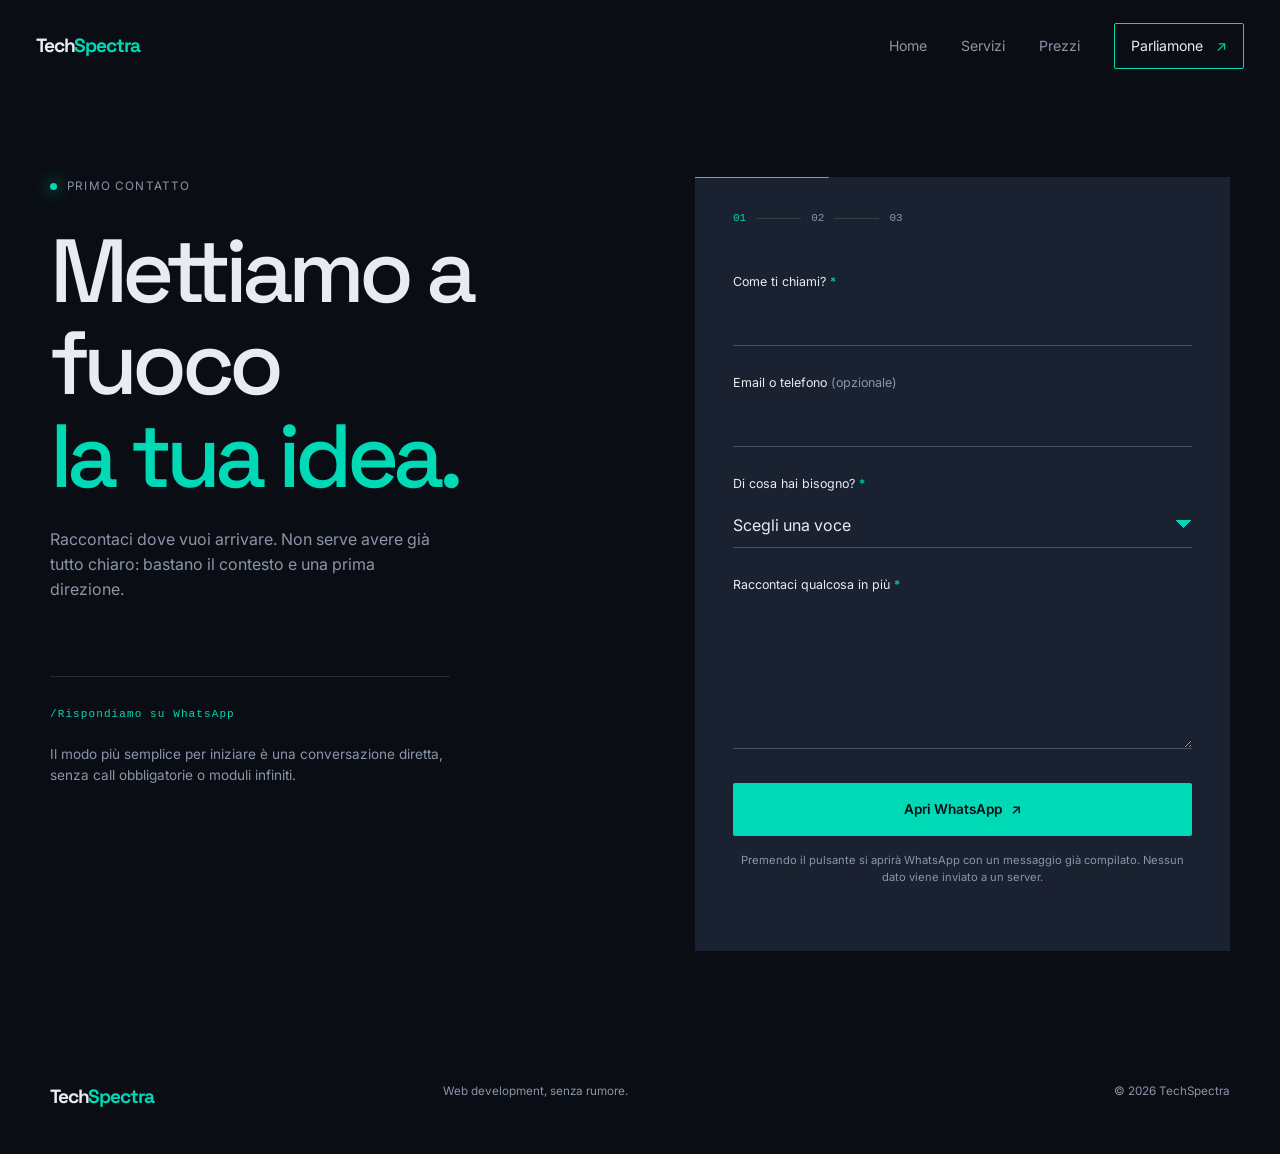
==== contatti.html @ b75705e9 "Add files via upload" ====
<!doctype html>
<html lang="it">
<head>
  <meta charset="utf-8">
  <meta name="viewport" content="width=device-width, initial-scale=1">
  <meta name="description" content="Contatta TechSpectra per parlare del tuo prossimo sito web.">
  <title>Contatti - TechSpectra</title>
  <link rel="preconnect" href="https://fonts.googleapis.com">
  <link rel="preconnect" href="https://fonts.gstatic.com" crossorigin>
  <link href="https://fonts.googleapis.com/css2?family=Inter:wght@400;500;600;700&family=Space+Grotesk:wght@400;500;600;700&display=swap" rel="stylesheet">
  <link rel="stylesheet" href="css/styles.css">
</head>
<body>
  <header class="site-header">
    <a class="wordmark" href="index.html" aria-label="TechSpectra home">Tech<span>Spectra</span></a>
    <button class="nav-toggle" type="button" aria-controls="site-nav" aria-expanded="false"><span></span><span></span><span></span><span class="sr-only">Apri menu</span></button>
    <nav id="site-nav" class="site-nav" aria-label="Navigazione principale"><a href="index.html">Home</a><a href="servizi.html">Servizi</a><a href="prezzi.html">Prezzi</a><a class="nav-cta active-cta" href="contatti.html">Parliamone <span>↗</span></a></nav>
  </header>

  <main>
    <section class="contact-layout container">
      <div class="contact-intro">
        <p class="hero-kicker"><span class="status-dot"></span> Primo contatto</p>
        <h1>Mettiamo a fuoco<br><em>la tua idea.</em></h1>
        <p>Raccontaci dove vuoi arrivare. Non serve avere già tutto chiaro: bastano il contesto e una prima direzione.</p>
        <div class="contact-aside"><span class="section-index">/Rispondiamo su WhatsApp</span><p>Il modo più semplice per iniziare è una conversazione diretta, senza call obbligatorie o moduli infiniti.</p></div>
      </div>
      <div class="contact-form-wrap">
        <div class="form-progress"><span>01</span><i></i><span>02</span><i></i><span>03</span></div>
        <form id="contact-form">
          <div class="form-field"><label for="name">Come ti chiami? <b>*</b></label><input id="name" name="name" type="text" autocomplete="name" required></div>
          <div class="form-field"><label for="contact">Email o telefono <span>(opzionale)</span></label><input id="contact" name="contact" type="text" autocomplete="email"></div>
          <div class="form-field"><label for="request">Di cosa hai bisogno? <b>*</b></label><select id="request" name="request" required><option value="" disabled selected>Scegli una voce</option><option value="Un sito vetrina">Un sito vetrina</option><option value="Un sito con funzionalità dinamiche">Un sito con funzionalità dinamiche</option><option value="Un restyling">Un restyling</option><option value="Non lo so ancora">Non lo so ancora</option></select></div>
          <div class="form-field"><label for="message">Raccontaci qualcosa in più <b>*</b></label><textarea id="message" name="message" rows="5" required></textarea></div>
          <button class="button button-primary form-submit" type="submit">Apri WhatsApp <span>↗</span></button>
          <p class="form-note">Premendo il pulsante si aprirà WhatsApp con un messaggio già compilato. Nessun dato viene inviato a un server.</p>
          <p class="form-feedback" role="status" aria-live="polite"></p>
        </form>
      </div>
    </section>
  </main>
  <footer class="site-footer container"><a class="wordmark" href="index.html">Tech<span>Spectra</span></a><p>Web development, senza rumore.</p><p>© <span data-year>2026</span> TechSpectra</p></footer>
  <script src="js/script.js"></script>
</body>
</html>
---- css/styles.css ----
:root{--ink:#0a0e14;--paper:#e8ecf1;--surface:#1a2130;--teal:#00d9b5;--blue:#5b7fff;--muted:#8b95a8;--line:rgba(232,236,241,.14);--heading:"Space Grotesk",sans-serif;--body:"Inter",sans-serif}
*{box-sizing:border-box}
html{scroll-behavior:smooth}
body{margin:0;background:var(--ink);color:var(--paper);font-family:var(--body);font-size:16px;line-height:1.55;overflow-x:hidden}
a{color:inherit;text-decoration:none}
button,input,select,textarea{font:inherit}
button{cursor:pointer}
.container{width:min(1180px,calc(100% - 72px));margin:0 auto}
.sr-only{position:absolute;width:1px;height:1px;padding:0;margin:-1px;overflow:hidden;clip:rect(0,0,0,0);white-space:nowrap;border:0}
.site-header{height:92px;width:min(1310px,calc(100% - 72px));margin:auto;display:flex;align-items:center;justify-content:space-between;position:relative;z-index:10}
.wordmark{font-family:var(--heading);font-size:1.2rem;font-weight:700;letter-spacing:-.06em}
.wordmark span{color:var(--teal)}
.site-nav{display:flex;align-items:center;gap:34px;color:var(--muted);font-size:.88rem}
.site-nav a{transition:color .2s ease}
.site-nav a:hover,.site-nav a.active{color:var(--paper)}
.site-nav .nav-cta{color:var(--paper);border:1px solid var(--line);padding:11px 16px;border-radius:2px}
.site-nav .nav-cta span,.button span{color:var(--teal);margin-left:9px}
.site-nav .active-cta{border-color:var(--teal)}
.nav-toggle{display:none;background:none;border:0;padding:8px}.nav-toggle span:not(.sr-only){width:24px;height:1px;background:var(--paper);display:block;margin:5px}
.hero{min-height:670px;display:grid;grid-template-columns:1fr 1fr;align-items:center;gap:30px;padding-top:24px;padding-bottom:76px}
.hero-copy{max-width:610px;position:relative;z-index:2}
.hero-kicker{color:var(--muted);font-size:.73rem;letter-spacing:.1em;text-transform:uppercase;margin:0 0 30px;display:flex;align-items:center;gap:10px}
.status-dot{display:inline-block;width:7px;height:7px;background:var(--teal);border-radius:50%;box-shadow:0 0 15px var(--teal)}
h1,h2,h3,p{margin-top:0}
h1,h2,h3{font-family:var(--heading);font-weight:500;letter-spacing:-.065em;line-height:1.03}
h1{font-size:clamp(3.6rem,7vw,6.9rem);margin-bottom:30px}
h2{font-size:clamp(2.5rem,5vw,5rem)}
h1 em,h2 em,h3 em{color:var(--teal);font-style:normal}
.hero-lead{max-width:490px;color:var(--muted);font-size:1.03rem}
.hero-actions{display:flex;align-items:center;gap:28px;margin-top:38px}
.button{display:inline-flex;align-items:center;justify-content:center;padding:15px 20px;border:1px solid transparent;border-radius:2px;font-size:.85rem;font-weight:600;transition:background .2s ease,border-color .2s ease,transform .2s ease}
.button:hover{transform:translateY(-2px)}
.button-primary{background:var(--teal);color:var(--ink)}
.button-primary span{color:var(--ink)}
.button-primary:hover{background:#48f2d6}
.button-outline{border-color:var(--line);color:var(--paper)}
.button-outline:hover{border-color:var(--teal)}
.text-link{font-size:.85rem;color:var(--paper);border-bottom:1px solid var(--line);padding-bottom:7px;transition:border-color .2s ease}
.text-link span{color:var(--teal);margin-left:10px}.text-link:hover{border-color:var(--teal)}
.hero-art{height:490px;position:relative;display:flex;align-items:center;justify-content:center}
.code-window{width:min(470px,100%);min-height:280px;background:rgba(26,33,48,.86);border:1px solid rgba(91,127,255,.35);box-shadow:0 25px 80px rgba(0,0,0,.4);transform:rotate(-5deg);position:relative;z-index:2;animation:hero-window 1.1s cubic-bezier(.2,.75,.25,1) both}
.window-bar{height:42px;border-bottom:1px solid var(--line);display:flex;align-items:center;padding:0 18px;gap:7px;color:var(--muted);font-size:.65rem}
.window-bar span{width:7px;height:7px;border-radius:50%;background:#5b6576}.window-bar span:first-child{background:var(--teal)}.window-bar b{font-weight:400;margin:auto}
.code-lines{padding:28px 25px;color:#c6d1e4;font-family:monospace;font-size:clamp(.63rem,1.3vw,.82rem);line-height:2}
.code-lines i{color:#59677d;font-style:normal;display:inline-block;width:27px}.code-lines strong{color:var(--blue);font-weight:400}.code-lines mark{background:none;color:var(--teal)}.code-lines u{text-decoration:none;color:#eacb87}
.code-cursor{width:7px;height:15px;background:var(--teal);position:absolute;bottom:32px;right:37px;animation:blink 1s steps(2) infinite}
.signal{position:absolute;height:1px;background:linear-gradient(90deg,transparent,var(--teal),transparent);width:180px;opacity:.55}.signal-one{top:120px;right:5%;transform:rotate(28deg)}.signal-two{bottom:112px;left:4%;transform:rotate(-34deg);background:linear-gradient(90deg,transparent,var(--blue),transparent)}.signal-three{top:72px;left:16%;width:90px;transform:rotate(-65deg);opacity:.35}
.hero-orbit{position:absolute;border:1px solid rgba(0,217,181,.3);border-radius:50%;width:450px;height:210px;transform:rotate(-27deg)}.orbit-two{width:250px;height:420px;transform:rotate(39deg);border-color:rgba(91,127,255,.25)}
.art-coordinate{position:absolute;color:var(--muted);font:10px monospace;letter-spacing:.08em}.coordinate-a{top:48px;right:30px}.coordinate-b{bottom:55px;left:35px}
@keyframes hero-window{from{opacity:0;transform:translate(45px,25px) rotate(-2deg)}to{opacity:1;transform:rotate(-5deg)}}@keyframes blink{50%{opacity:0}}
.section{padding-top:125px;padding-bottom:125px}.section-index{font:11px monospace;color:var(--teal);letter-spacing:.1em}
.manifesto{display:grid;grid-template-columns:1.1fr .9fr;gap:110px;border-top:1px solid var(--line)}.section-intro h2{max-width:680px;margin:25px 0 0}.manifesto-body{padding-top:56px;max-width:410px;color:var(--muted)}.manifesto-body p:first-child{color:var(--paper);font-size:1.06rem}.manifesto-body .text-link{display:inline-block;margin-top:20px}
.process{background:var(--surface);border-top:1px solid var(--line);border-bottom:1px solid var(--line)}.section-heading{display:flex;justify-content:space-between;align-items:flex-start;margin-bottom:68px}.section-heading h2{margin:0;max-width:550px}.process-grid{display:grid;grid-template-columns:repeat(3,1fr);border-top:1px solid var(--line)}.process-card{padding:28px 28px 10px 0;min-height:230px;border-right:1px solid var(--line);position:relative}.process-card:not(:first-child){padding-left:28px}.process-card:last-child{border:0}.process-number{color:var(--teal);font:11px monospace}.process-card h3{font-size:1.6rem;letter-spacing:-.04em;margin:30px 0 16px}.process-card p{color:var(--muted);font-size:.9rem;max-width:275px}.process-card strong{color:var(--paper);font-weight:500}.process-tag{color:var(--teal);font:10px monospace;position:absolute;bottom:14px;right:28px}
.portfolio-label{display:flex;gap:24px;align-items:center;color:var(--muted);font-size:.75rem}.portfolio-main{display:grid;grid-template-columns:1fr 1fr;gap:90px;align-items:center;padding-top:45px}.portfolio-type{color:var(--muted);font-size:.78rem;letter-spacing:.06em}.portfolio-main h2{font-size:clamp(3rem,6vw,5.9rem);margin:18px 0 25px}.portfolio-description{color:var(--muted);max-width:365px;font-size:.94rem;margin-bottom:30px}.portfolio-visual{background:var(--surface);aspect-ratio:1.15;border:1px solid var(--line);display:flex;align-items:center;justify-content:center;overflow:hidden;transition:border-color .3s ease}.portfolio-visual:hover{border-color:var(--teal)}.barber-poster{background:#d5cec1;color:#171717;width:72%;height:80%;padding:20px;display:flex;flex-direction:column;justify-content:space-between;transform:rotate(4deg);box-shadow:15px 18px 0 rgba(0,0,0,.2)}.poster-small,.poster-bottom{font:9px monospace;letter-spacing:.08em}.barber-poster strong{font:clamp(1.6rem,4vw,3.5rem);font-family:var(--heading);line-height:.83;letter-spacing:-.09em}.barber-poster strong i{color:#aa3b28;font-style:normal}.poster-line{height:4px;background:#171717;width:25%}.poster-bottom{display:flex;justify-content:space-between}
.final-cta{background:var(--teal);color:var(--ink);padding:105px 0}.final-cta .section-index{color:var(--ink)}.final-cta-inner{position:relative}.final-cta h2{font-size:clamp(3rem,6vw,6.6rem);margin:25px 0 38px}.final-cta h2 em{color:var(--ink);opacity:.68}.final-cta .button-primary{background:var(--ink);color:var(--paper)}.final-cta .button-primary span{color:var(--teal)}
.site-footer{min-height:112px;display:grid;grid-template-columns:1fr 1fr 1fr;align-items:center;color:var(--muted);font-size:.73rem}.site-footer p:nth-of-type(2){text-align:right}.site-footer .wordmark{color:var(--paper)}
.page-hero{padding:115px 0 110px;border-bottom:1px solid var(--line)}.page-hero h1{font-size:clamp(4rem,8vw,8rem);max-width:800px;margin:25px 0}.page-hero>p:last-child{max-width:460px;color:var(--muted);font-size:1.05rem;margin-left:38%}
.service-list{padding-top:0;padding-bottom:100px}.service-row{display:grid;grid-template-columns:1.1fr .9fr;gap:60px;padding:48px 0;border-bottom:1px solid var(--line)}.service-title{display:flex;gap:32px;align-items:flex-start}.service-title>span{font:11px monospace;color:var(--teal);padding-top:11px}.service-title h2{font-size:clamp(2rem,4vw,3.7rem);margin:0}.service-detail{max-width:390px;padding-top:11px;color:var(--muted)}.service-detail .text-link{display:inline-block;margin-top:14px}.principles{background:var(--surface);border-top:1px solid var(--line)}.principles-grid{display:grid;grid-template-columns:1.1fr .9fr;gap:100px}.principles h2{margin-top:25px}.principle-notes{border-left:1px solid var(--line);padding-left:35px;color:var(--muted)}.principle-notes p{margin:0 0 30px}.principle-notes b{color:var(--paper);font-weight:500}
.pricing-hero{padding-bottom:95px}.plans{display:grid;grid-template-columns:1fr 1fr;gap:16px;padding-top:52px;padding-bottom:120px}.plan-card{border:1px solid var(--line);padding:34px;min-height:525px;display:flex;flex-direction:column}.plan-pro{border-color:var(--teal);background:rgba(0,217,181,.04)}.plan-top{display:flex;justify-content:space-between;align-items:flex-start;color:var(--muted);font-size:.74rem}.plan-name{font-family:var(--heading);font-size:1.8rem;color:var(--paper);letter-spacing:-.06em}.plan-price{font:500 clamp(4rem,8vw,7rem) var(--heading);letter-spacing:-.1em;margin:38px 0 10px}.plan-price span{font-size:2rem;color:var(--teal);vertical-align:top;letter-spacing:0}.plan-price small{font:400 .75rem var(--body);color:var(--muted);letter-spacing:0}.plan-description{color:var(--muted);max-width:380px}.check-list{list-style:none;padding:18px 0 30px;margin:0;display:grid;gap:10px;color:var(--paper);font-size:.87rem;flex:1}.check-list li:before{content:"↗";color:var(--teal);margin-right:10px}.plan-card .button{align-self:flex-start}.comparison{background:var(--surface);border-top:1px solid var(--line);border-bottom:1px solid var(--line)}.comparison-heading{display:grid;grid-template-columns:1fr 1.2fr .8fr;gap:30px;align-items:end}.comparison-heading h2,.comparison-heading p{margin:22px 0 0}.comparison-heading p{color:var(--muted);font-size:.9rem;max-width:230px}.comparison-stage{margin:100px 0 20px;position:relative;padding-bottom:42px}.comparison-line{display:grid;grid-template-columns:280px 1fr;align-items:center;gap:30px;margin:35px 0}.comparison-label{display:grid;grid-template-columns:auto auto;align-items:baseline;gap:10px}.comparison-label span{color:var(--muted);font-size:.75rem;grid-column:1/-1}.comparison-label strong{font:500 clamp(2.4rem,4vw,4.4rem) var(--heading);letter-spacing:-.09em}.comparison-label small{color:var(--muted);font-size:.7rem}.comparison-bar{height:7px;background:#293243;position:relative;overflow:hidden}.comparison-bar i{display:block;height:100%;transform-origin:left;transform:scaleX(0);transition:transform 1.2s cubic-bezier(.2,.75,.25,1)}.line-competitor .comparison-bar i{width:100%;background:#667187}.line-tech .comparison-bar i{width:20%;background:var(--teal)}.comparison-stage.is-visible .line-competitor i{transform:scaleX(1)}.comparison-stage.is-visible .line-tech i{transform:scaleX(1);transition-delay:.25s}.comparison-axis{display:flex;justify-content:space-between;color:var(--muted);font:10px monospace;text-transform:uppercase;letter-spacing:.08em;margin-left:310px;padding-top:18px;border-top:1px solid var(--line)}.maintenance{display:grid;grid-template-columns:1fr 1fr;gap:100px}.maintenance h2{margin-top:25px}.maintenance>div:last-child{padding-top:48px;max-width:350px;color:var(--muted)}.maintenance>div:last-child p:first-child{font:1.8rem var(--heading);color:var(--teal);margin-bottom:18px}.maintenance .text-link{display:inline-block;margin-top:15px}
.contact-layout{min-height:calc(100vh - 204px);padding-top:85px;padding-bottom:90px;display:grid;grid-template-columns:1fr 1fr;gap:110px}.contact-intro h1{font-size:clamp(3.7rem,7vw,7rem);margin:25px 0}.contact-intro>p:not(.hero-kicker){color:var(--muted);max-width:400px}.contact-aside{border-top:1px solid var(--line);margin-top:75px;padding-top:22px;max-width:400px}.contact-aside p{color:var(--muted);font-size:.85rem;margin-top:20px}.contact-form-wrap{background:var(--surface);padding:35px 38px;align-self:start}.form-progress{display:flex;align-items:center;gap:10px;color:var(--teal);font:11px monospace;margin-bottom:48px}.form-progress i{height:1px;background:var(--line);width:45px}.form-progress span:not(:first-child){color:var(--muted)}.form-field{margin-bottom:27px}.form-field label{display:block;font-size:.78rem;color:var(--paper);margin-bottom:9px}.form-field label b{color:var(--teal);font-weight:400}.form-field label span{color:var(--muted)}.form-field input,.form-field select,.form-field textarea{display:block;width:100%;border:0;border-bottom:1px solid #435064;border-radius:0;background:transparent;color:var(--paper);padding:10px 0;outline:none;resize:vertical;transition:border-color .2s ease}.form-field select{appearance:none;background-image:linear-gradient(45deg,transparent 50%,var(--teal) 50%),linear-gradient(135deg,var(--teal) 50%,transparent 50%);background-position:calc(100% - 8px) 17px,100% 17px;background-size:8px 8px,8px 8px;background-repeat:no-repeat}.form-field option{background:var(--surface);color:var(--paper)}.form-field input::placeholder,.form-field textarea::placeholder{color:#667187}.form-field input:focus,.form-field select:focus,.form-field textarea:focus{border-color:var(--teal)}.form-submit{width:100%;margin-top:7px}.form-note{color:var(--muted);font-size:.7rem;margin:16px 0 0;text-align:center}.form-feedback{color:var(--teal);font-size:.8rem;text-align:center;margin:14px 0 0;min-height:1.2em}
@media(max-width:800px){.container{width:min(100% - 40px,600px)}.site-header{width:calc(100% - 40px);height:76px}.nav-toggle{display:block;z-index:3}.site-nav{display:none;position:absolute;top:65px;left:0;right:0;background:var(--surface);padding:20px;flex-direction:column;align-items:stretch;gap:0;border:1px solid var(--line)}.site-nav.open{display:flex}.site-nav a{padding:13px 5px}.site-nav .nav-cta{margin-top:8px;text-align:center}.hero{display:block;min-height:0;padding-top:70px;padding-bottom:95px}.hero-art{height:380px;margin-top:30px}.hero-orbit{width:340px;height:170px}.orbit-two{width:200px;height:330px}.manifesto,.principles-grid,.maintenance{grid-template-columns:1fr;gap:35px}.manifesto-body,.maintenance>div:last-child{padding-top:0}.section{padding-top:85px;padding-bottom:85px}.section-heading{display:block;margin-bottom:45px}.section-heading h2{margin-top:25px}.process-grid{grid-template-columns:1fr}.process-card,.process-card:not(:first-child){padding:25px 0;border-right:0;border-bottom:1px solid var(--line);min-height:0}.process-card:last-child{border-bottom:0}.process-card h3{margin:20px 0 10px}.process-tag{right:0;bottom:25px}.portfolio-main{grid-template-columns:1fr;gap:45px}.portfolio-visual{width:100%}.final-cta{padding:80px 0}.site-footer{min-height:145px;grid-template-columns:1fr;gap:10px;padding:30px 0}.site-footer p:nth-of-type(2){text-align:left}.page-hero{padding:75px 0 75px}.page-hero h1{font-size:clamp(3.6rem,15vw,6rem)}.page-hero>p:last-child{margin-left:0}.service-row{grid-template-columns:1fr;gap:10px;padding:35px 0}.service-title{gap:17px}.service-detail{padding-left:34px}.plans{grid-template-columns:1fr;padding-top:35px;padding-bottom:80px}.plan-card{min-height:500px}.comparison-heading{display:block}.comparison-heading p{margin-top:25px}.comparison-stage{margin-top:65px}.comparison-line{grid-template-columns:1fr;gap:14px}.comparison-label{display:flex;flex-wrap:wrap;gap:8px 12px}.comparison-label span{width:100%}.comparison-axis{margin-left:0}.contact-layout{display:block;padding-top:65px}.contact-form-wrap{margin-top:65px;padding:28px 22px}.contact-aside{margin-top:50px}.form-progress{margin-bottom:35px}}
@media(prefers-reduced-motion:reduce){html{scroll-behavior:auto}.code-window{animation:none}.comparison-bar i{transition:none}.button:hover{transform:none}}
.motion-ready .reveal{opacity:0;transform:translateY(30px);transition:opacity .8s ease,transform .8s cubic-bezier(.2,.75,.25,1);transition-delay:var(--reveal-delay,0ms)}
.motion-ready .reveal.is-revealed{opacity:1;transform:none}
.hero-art:before{content:"";position:absolute;width:390px;height:390px;border:1px solid rgba(0,217,181,.12);border-radius:50%;animation:halo-pulse 5s ease-in-out infinite}
.hero-orbit{animation:orbit-drift 10s ease-in-out infinite alternate}
.orbit-two{animation-duration:14s;animation-direction:alternate-reverse}
.signal{animation:signal-flow 4s ease-in-out infinite}
.signal-two{animation-delay:1.2s}.signal-three{animation-delay:2.1s}
.hero-art:after{content:"";position:absolute;width:8px;height:8px;border-radius:50%;background:var(--teal);box-shadow:0 0 22px 5px rgba(0,217,181,.4);top:23%;right:19%;animation:node-pulse 3s ease-in-out infinite}
@keyframes halo-pulse{0%,100%{transform:scale(.94);opacity:.45}50%{transform:scale(1.06);opacity:.9}}
@keyframes orbit-drift{0%{transform:rotate(-27deg) translate(0,0)}100%{transform:rotate(-21deg) translate(8px,-12px)}}
@keyframes signal-flow{0%,100%{opacity:.2;transform:translateX(-10px) rotate(28deg)}50%{opacity:.8;transform:translateX(12px) rotate(28deg)}}
@keyframes node-pulse{0%,100%{transform:scale(.7);opacity:.4}50%{transform:scale(1.35);opacity:1}}
.process-card{transition:background .35s ease,transform .35s ease;border-bottom-color:var(--line)}
.process-card:after{content:"";position:absolute;left:0;right:28px;bottom:0;height:1px;background:var(--teal);transform:scaleX(0);transform-origin:left;transition:transform .45s ease}
.process-card:hover{background:rgba(0,217,181,.035);transform:translateY(-7px)}
.process-card:hover:after{transform:scaleX(1)}
.featured-process{background:rgba(0,217,181,.035)}
.service-row{position:relative;overflow:hidden;transition:padding-left .35s ease,background .35s ease}
.service-row:before{content:"";position:absolute;left:0;top:0;bottom:0;width:2px;background:var(--teal);transform:scaleY(0);transform-origin:bottom;transition:transform .45s ease}
.service-row:hover{padding-left:18px;background:linear-gradient(90deg,rgba(0,217,181,.055),transparent 55%)}
.service-row:hover:before{transform:scaleY(1)}
.service-icon{display:inline-flex!important;flex:none;width:55px;height:55px;align-items:center;justify-content:center;color:var(--teal)!important;padding:0!important;border:1px solid rgba(0,217,181,.32);border-radius:50%;transition:background .35s ease,color .35s ease,transform .45s cubic-bezier(.2,.75,.25,1),border-color .35s ease}
.service-icon svg{width:31px;height:31px;display:block}
.service-row:hover .service-icon{background:var(--teal);color:var(--ink)!important;border-color:var(--teal);transform:rotate(10deg) scale(1.08)}
.portfolio-visual{position:relative}
.portfolio-visual:before{content:"VIEW / 01";position:absolute;right:20px;top:18px;color:var(--teal);font:10px monospace;letter-spacing:.1em;z-index:2;opacity:0;transform:translateX(12px);transition:opacity .3s ease,transform .3s ease}
.portfolio-visual:hover:before{opacity:1;transform:none}
.barber-poster{animation:poster-float 6s ease-in-out infinite}
@keyframes poster-float{0%,100%{transform:rotate(4deg) translateY(0)}50%{transform:rotate(2deg) translateY(-8px)}}
.final-cta{position:relative;overflow:hidden;background:radial-gradient(circle at 85% 20%,rgba(255,255,255,.25),transparent 25%),var(--teal)}
.final-cta:before{content:"";position:absolute;width:530px;height:530px;border:1px solid rgba(10,14,20,.16);border-radius:50%;right:-150px;top:-220px;animation:cta-orbit 13s linear infinite}
.final-cta:after{content:"";position:absolute;inset:0;opacity:.12;background-image:linear-gradient(rgba(10,14,20,.4) 1px,transparent 1px),linear-gradient(90deg,rgba(10,14,20,.4) 1px,transparent 1px);background-size:48px 48px;mask-image:linear-gradient(90deg,transparent,black 70%);pointer-events:none}
.final-cta-inner{z-index:1}
@keyframes cta-orbit{to{transform:rotate(360deg)}}
.plan-card{transition:transform .35s ease,box-shadow .35s ease,border-color .35s ease}
.plan-card:hover{transform:translateY(-8px);box-shadow:0 25px 70px rgba(0,0,0,.2)}
.plan-pro{animation:pro-glow 4s ease-in-out infinite}
@keyframes pro-glow{0%,100%{box-shadow:0 0 0 rgba(0,217,181,0)}50%{box-shadow:0 0 35px rgba(0,217,181,.1)}}
.comparison-cards{display:grid;grid-template-columns:1fr 1.16fr;gap:18px;margin:72px 0 0;padding:0}
.comparison-card{min-height:395px;padding:31px;display:flex;flex-direction:column;position:relative;overflow:hidden;border:1px solid var(--line);background:rgba(10,14,20,.32);transition:transform .45s ease,border-color .45s ease,box-shadow .45s ease}
.comparison-card:hover{transform:translateY(-8px)}
.comparison-standard{color:var(--muted)}
.comparison-featured{border-color:var(--teal);background:linear-gradient(145deg,rgba(0,217,181,.14),rgba(26,33,48,.82) 55%,rgba(91,127,255,.12));box-shadow:0 0 55px rgba(0,217,181,.08)}
.comparison-featured:before{content:"";position:absolute;top:-100px;right:-70px;width:250px;height:250px;border:1px solid rgba(0,217,181,.28);border-radius:50%;animation:comparison-orbit 8s linear infinite}
.comparison-featured:after{content:"";position:absolute;top:0;left:0;width:100%;height:2px;background:var(--teal);animation:scan-line 4s ease-in-out infinite}
@keyframes comparison-orbit{to{transform:rotate(360deg)}}
@keyframes scan-line{0%,100%{transform:scaleX(.25);transform-origin:left;opacity:.3}50%{transform:scaleX(1);transform-origin:left;opacity:1}}
.comparison-card-top{display:flex;justify-content:space-between;align-items:center;font:11px monospace;letter-spacing:.08em;text-transform:uppercase}
.comparison-featured .comparison-card-top>span:first-child{color:var(--teal)}
.comparison-card-mark{color:var(--muted);font-size:10px}
.comparison-featured .comparison-card-mark{color:var(--ink);background:var(--teal);padding:5px 8px}
.comparison-eyebrow{font:10px monospace;text-transform:uppercase;letter-spacing:.1em;margin:67px 0 8px;color:var(--muted)}
.comparison-amount{font:500 clamp(4rem,8vw,7rem) var(--heading);letter-spacing:-.1em;line-height:.9;color:var(--paper)}
.comparison-standard .comparison-amount{color:#9ca6b8}
.comparison-amount small{font-size:1.5rem;letter-spacing:0;color:var(--muted)}
.comparison-card-rule{width:100%;height:1px;background:var(--line);margin:30px 0 20px}
.comparison-card>p:not(.comparison-eyebrow){max-width:290px;color:var(--muted);font-size:.85rem;margin-bottom:24px}
.comparison-featured>p:not(.comparison-eyebrow){color:var(--paper)}
.comparison-footnote{margin-top:auto;font:10px monospace;color:var(--muted);text-transform:uppercase;letter-spacing:.1em}
.comparison-perks{margin-top:auto;display:grid;grid-template-columns:1fr 1fr;gap:8px;color:var(--muted);font-size:.72rem}
.comparison-perks b{color:var(--teal);font-family:var(--heading);font-size:1.15rem;font-weight:500;grid-column:1/-1}
.contact-form-wrap{position:relative;overflow:hidden}
.contact-form-wrap:before{content:"";position:absolute;left:0;right:0;top:0;height:1px;background:var(--teal);transform:scaleX(.25);transform-origin:left;animation:scan-line 5s ease-in-out infinite}
@media(max-width:800px){.hero-art:before{width:300px;height:300px}.hero-art:after{right:13%}.service-row:hover{padding-left:8px}.service-icon{width:48px;height:48px}.service-icon svg{width:27px;height:27px}.comparison-cards{grid-template-columns:1fr;margin-top:55px}.comparison-card{min-height:360px;padding:25px}.comparison-eyebrow{margin-top:55px}.comparison-perks{grid-template-columns:1fr 1fr}}
@media(prefers-reduced-motion:reduce){.motion-ready .reveal{opacity:1;transform:none;transition:none}.hero-art:before,.hero-orbit,.signal,.hero-art:after,.barber-poster,.plan-pro,.comparison-featured:before,.comparison-featured:after,.contact-form-wrap:before,.final-cta:before{animation:none}}
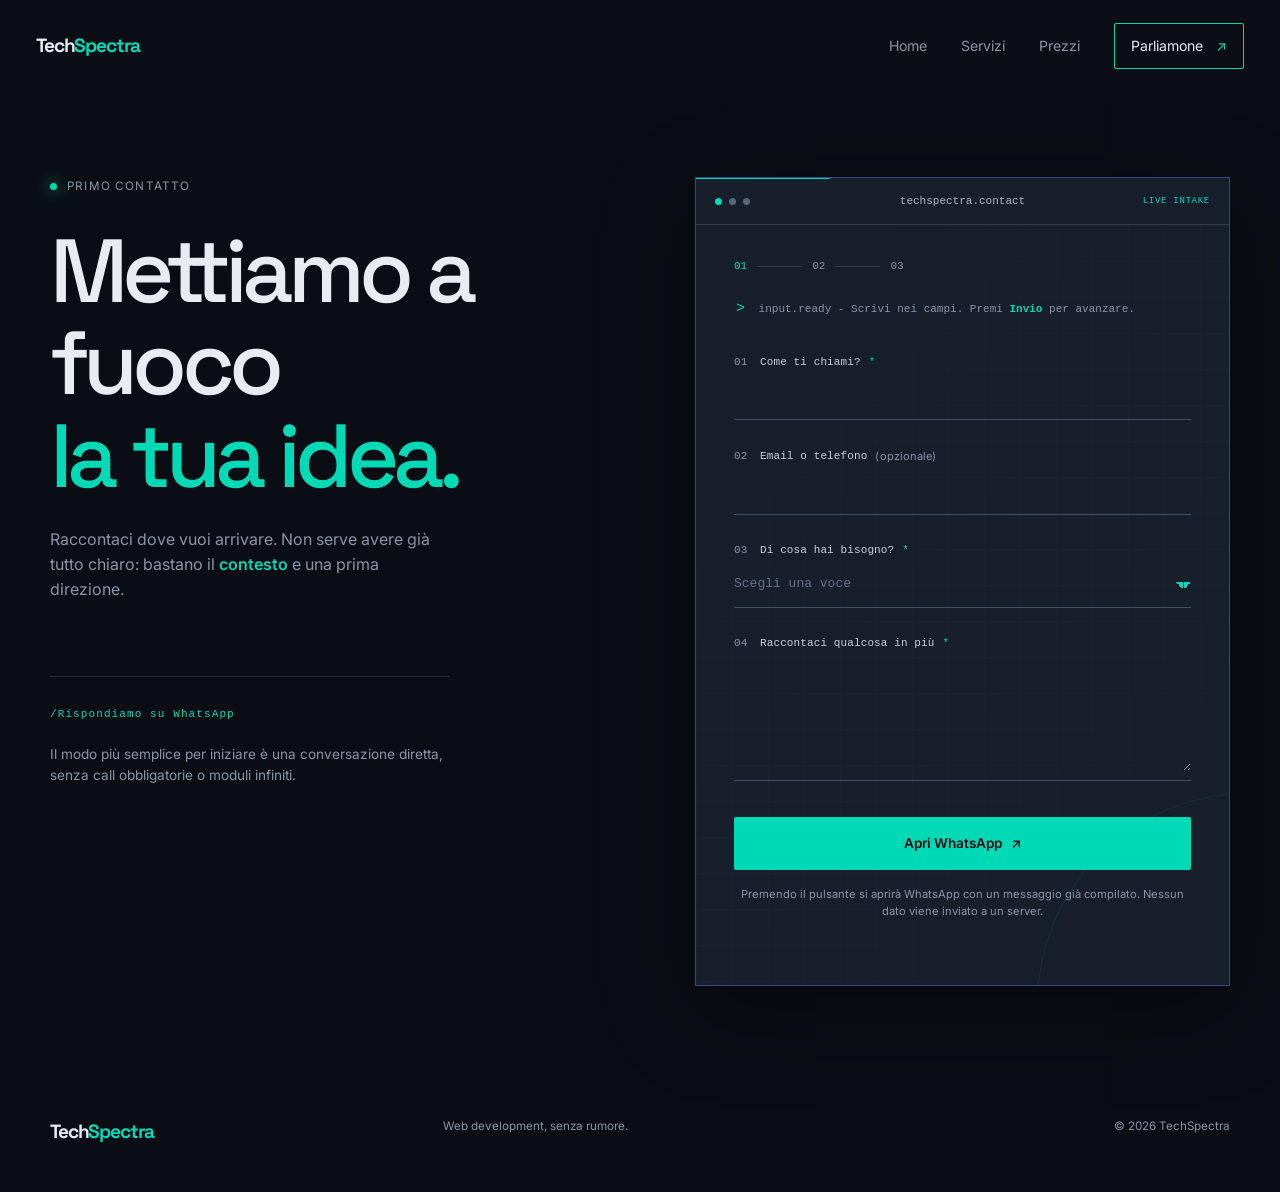
==== commit a5fef313: "Add files via upload" ====
--- a/contatti.html
+++ b/contatti.html
@@ -22,20 +22,24 @@
       <div class="contact-intro">
         <p class="hero-kicker"><span class="status-dot"></span> Primo contatto</p>
         <h1>Mettiamo a fuoco<br><em>la tua idea.</em></h1>
-        <p>Raccontaci dove vuoi arrivare. Non serve avere già tutto chiaro: bastano il contesto e una prima direzione.</p>
+        <p>Raccontaci dove vuoi arrivare. Non serve avere già tutto chiaro: bastano il <strong class="keyword">contesto</strong> e una prima direzione.</p>
         <div class="contact-aside"><span class="section-index">/Rispondiamo su WhatsApp</span><p>Il modo più semplice per iniziare è una conversazione diretta, senza call obbligatorie o moduli infiniti.</p></div>
       </div>
       <div class="contact-form-wrap">
-        <div class="form-progress"><span>01</span><i></i><span>02</span><i></i><span>03</span></div>
-        <form id="contact-form">
-          <div class="form-field"><label for="name">Come ti chiami? <b>*</b></label><input id="name" name="name" type="text" autocomplete="name" required></div>
-          <div class="form-field"><label for="contact">Email o telefono <span>(opzionale)</span></label><input id="contact" name="contact" type="text" autocomplete="email"></div>
-          <div class="form-field"><label for="request">Di cosa hai bisogno? <b>*</b></label><select id="request" name="request" required><option value="" disabled selected>Scegli una voce</option><option value="Un sito vetrina">Un sito vetrina</option><option value="Un sito con funzionalità dinamiche">Un sito con funzionalità dinamiche</option><option value="Un restyling">Un restyling</option><option value="Non lo so ancora">Non lo so ancora</option></select></div>
-          <div class="form-field"><label for="message">Raccontaci qualcosa in più <b>*</b></label><textarea id="message" name="message" rows="5" required></textarea></div>
-          <button class="button button-primary form-submit" type="submit">Apri WhatsApp <span>↗</span></button>
-          <p class="form-note">Premendo il pulsante si aprirà WhatsApp con un messaggio già compilato. Nessun dato viene inviato a un server.</p>
-          <p class="form-feedback" role="status" aria-live="polite"></p>
-        </form>
+        <div class="contact-window-bar"><div class="window-dots"><span></span><span></span><span></span></div><b>techspectra.contact</b><small>LIVE INTAKE</small></div>
+        <div class="contact-form-inner">
+          <div class="form-progress"><span>01</span><i></i><span>02</span><i></i><span>03</span></div>
+          <p class="terminal-guide"><span>&gt;</span> input.ready - Scrivi nei campi. Premi <strong class="keyword">Invio</strong> per avanzare.</p>
+          <form id="contact-form">
+            <div class="form-field terminal-field"><label for="name"><span class="terminal-line-no">01</span> Come ti chiami? <b>*</b></label><div class="terminal-input-line"><input class="terminal-input" id="name" name="name" type="text" autocomplete="name" spellcheck="false" required><span class="terminal-block-caret" aria-hidden="true"></span></div></div>
+            <div class="form-field terminal-field"><label for="contact"><span class="terminal-line-no">02</span> Email o telefono <span>(opzionale)</span></label><div class="terminal-input-line"><input class="terminal-input" id="contact" name="contact" type="text" autocomplete="email" spellcheck="false"><span class="terminal-block-caret" aria-hidden="true"></span></div></div>
+            <div class="form-field terminal-field"><label for="request"><span class="terminal-line-no">03</span> Di cosa hai bisogno? <b>*</b></label><div class="terminal-input-line"><select class="terminal-select" id="request" name="request" required><option value="" disabled selected>Scegli una voce</option><option value="Un sito vetrina">Un sito vetrina</option><option value="Un sito con funzionalità dinamiche">Un sito con funzionalità dinamiche</option><option value="Un restyling">Un restyling</option><option value="Non lo so ancora">Non lo so ancora</option></select></div></div>
+            <div class="form-field terminal-field"><label for="message"><span class="terminal-line-no">04</span> Raccontaci qualcosa in più <b>*</b></label><div class="terminal-input-line terminal-textarea-line"><textarea class="terminal-textarea" id="message" name="message" rows="5" required></textarea><span class="terminal-block-caret" aria-hidden="true"></span></div></div>
+            <button class="button button-primary form-submit" type="submit">Apri WhatsApp <span>↗</span></button>
+            <p class="form-note">Premendo il pulsante si aprirà WhatsApp con un messaggio già compilato. Nessun dato viene inviato a un server.</p>
+            <p class="form-feedback" role="status" aria-live="polite"></p>
+          </form>
+        </div>
       </div>
     </section>
   </main>
--- a/css/styles.css
+++ b/css/styles.css
@@ -124,4 +124,56 @@
 .contact-form-wrap{position:relative;overflow:hidden}
 .contact-form-wrap:before{content:"";position:absolute;left:0;right:0;top:0;height:1px;background:var(--teal);transform:scaleX(.25);transform-origin:left;animation:scan-line 5s ease-in-out infinite}
 @media(max-width:800px){.hero-art:before{width:300px;height:300px}.hero-art:after{right:13%}.service-row:hover{padding-left:8px}.service-icon{width:48px;height:48px}.service-icon svg{width:27px;height:27px}.comparison-cards{grid-template-columns:1fr;margin-top:55px}.comparison-card{min-height:360px;padding:25px}.comparison-eyebrow{margin-top:55px}.comparison-perks{grid-template-columns:1fr 1fr}}
-@media(prefers-reduced-motion:reduce){.motion-ready .reveal{opacity:1;transform:none;transition:none}.hero-art:before,.hero-orbit,.signal,.hero-art:after,.barber-poster,.plan-pro,.comparison-featured:before,.comparison-featured:after,.contact-form-wrap:before,.final-cta:before{animation:none}}+@media(prefers-reduced-motion:reduce){.motion-ready .reveal{opacity:1;transform:none;transition:none}.hero-art:before,.hero-orbit,.signal,.hero-art:after,.barber-poster,.plan-pro,.comparison-featured:before,.comparison-featured:after,.contact-form-wrap:before,.final-cta:before{animation:none}}
+.keyword,.process-card strong,.principle-notes b,.portfolio-description strong{color:var(--teal);font-weight:600}
+.barber-poster{width:84%;height:78%;padding:0;position:relative;overflow:hidden;background:var(--surface);box-shadow:15px 18px 0 rgba(0,0,0,.2)}
+.barber-poster:after{content:"HAIR&BARBER / COSTA MASNAGA";position:absolute;left:16px;bottom:14px;color:var(--teal);font:9px monospace;letter-spacing:.08em;text-shadow:0 1px 8px rgba(0,0,0,.8);opacity:.9}
+.barber-poster img{display:block;width:100%;height:100%;object-fit:cover;object-position:center;filter:saturate(.82) contrast(1.03);transition:transform .8s cubic-bezier(.2,.75,.25,1),filter .4s ease}
+.portfolio-visual:hover .barber-poster img{transform:scale(1.06);filter:saturate(1) contrast(1.06)}
+.cta-detail{display:block;font:500 clamp(1.05rem,2vw,1.65rem) var(--body);letter-spacing:-.025em;line-height:1.2;margin-top:23px;opacity:.72}
+.contact-form-wrap{padding:0;background:rgba(26,33,48,.88);border:1px solid rgba(91,127,255,.42);box-shadow:0 25px 80px rgba(0,0,0,.4);transform:rotate(-1.5deg);transition:transform .5s cubic-bezier(.2,.75,.25,1),box-shadow .5s ease}
+.contact-form-wrap:hover{transform:rotate(0deg) translateY(-5px);box-shadow:0 32px 90px rgba(0,0,0,.48)}
+.contact-window-bar{height:47px;border-bottom:1px solid var(--line);display:flex;align-items:center;padding:0 19px;gap:12px;color:var(--muted);font:11px monospace;position:relative;z-index:1}
+.contact-window-bar b{font-weight:400;position:absolute;left:50%;transform:translateX(-50%);color:#aeb8c9}
+.contact-window-bar small{margin-left:auto;color:var(--teal);font-size:9px;letter-spacing:.08em}
+.window-dots{display:flex;gap:7px}.window-dots span{width:7px;height:7px;border-radius:50%;background:#59677d}.window-dots span:first-child{background:var(--teal)}
+.contact-form-inner{padding:35px 38px;position:relative;overflow:hidden}
+.contact-form-inner:before{content:"";position:absolute;inset:0;background-image:linear-gradient(rgba(91,127,255,.035) 1px,transparent 1px),linear-gradient(90deg,rgba(91,127,255,.035) 1px,transparent 1px);background-size:36px 36px;mask-image:linear-gradient(135deg,transparent,black 52%,transparent);pointer-events:none}
+.contact-form-inner form,.contact-form-inner .form-progress{position:relative;z-index:1}
+.contact-form-wrap:after{content:"";position:absolute;width:420px;height:420px;border:1px solid rgba(0,217,181,.1);border-radius:50%;right:-230px;bottom:-230px;pointer-events:none;animation:comparison-orbit 14s linear infinite}
+@media(max-width:800px){.contact-form-wrap{transform:none}.contact-form-wrap:hover{transform:translateY(-3px)}.contact-form-inner{padding:28px 22px}.contact-window-bar b{font-size:10px}.contact-window-bar small{font-size:8px}.barber-poster{width:86%;height:80%}}
+@media(prefers-reduced-motion:reduce){.barber-poster,.contact-form-wrap:after{animation:none}.contact-form-wrap,.contact-form-wrap:hover{transform:none}.portfolio-visual:hover .barber-poster img{transform:none}}
+.terminal-guide{font:11px/1.6 monospace;color:var(--muted);margin:-23px 0 35px;padding-left:2px}
+.terminal-guide>span{color:var(--teal);font-size:15px;margin-right:7px}
+.terminal-field{margin-bottom:29px}
+.terminal-field label{display:flex;align-items:center;gap:8px;font:11px monospace;color:#c7d0df;letter-spacing:.01em;margin-bottom:10px}
+.terminal-field label>span:not(.terminal-line-no){color:var(--muted);font-family:var(--body)}
+.terminal-field label b{color:var(--teal);font-weight:400}
+.terminal-line-no{color:#59677d;font:11px monospace;min-width:18px}
+.terminal-input-line{display:flex;align-items:flex-start;gap:11px;min-height:42px;border-bottom:1px solid #435064;padding:8px 0 9px;position:relative;transition:border-color .25s ease,box-shadow .25s ease}
+.terminal-input-line:after{content:"";position:absolute;left:0;bottom:-1px;width:0;height:1px;background:var(--teal);transition:width .4s cubic-bezier(.2,.75,.25,1)}
+.terminal-input-line:focus-within{border-color:#435064;box-shadow:0 9px 18px -17px var(--teal)}
+.terminal-input-line:focus-within:after{width:100%}
+.terminal-prompt{color:var(--teal);font:12px/1.6 monospace;white-space:nowrap;text-shadow:0 0 12px rgba(0,217,181,.18)}
+.terminal-input,.terminal-select,.terminal-textarea{flex:1;min-width:0;width:auto!important;border:0!important;border-radius:0!important;background:transparent!important;color:var(--paper)!important;padding:0!important;outline:0!important;resize:vertical;font:13px/1.6 monospace!important;caret-color:var(--teal)}
+.terminal-input::selection,.terminal-textarea::selection{background:rgba(0,217,181,.25)}
+.terminal-select{appearance:none;background-image:linear-gradient(45deg,transparent 50%,var(--teal) 50%),linear-gradient(135deg,var(--teal) 50%,transparent 50%)!important;background-position:calc(100% - 8px) 8px,100% 8px!important;background-size:7px 7px,7px 7px!important;background-repeat:no-repeat!important;cursor:pointer}
+.terminal-select:invalid{color:#667187!important}
+.terminal-textarea-line{min-height:105px}
+.terminal-textarea{min-height:84px}
+.terminal-field:focus-within .terminal-line-no{color:var(--teal)}
+.terminal-field:focus-within .terminal-prompt{animation:terminal-prompt-pulse 1.8s ease-in-out infinite}
+@keyframes terminal-prompt-pulse{0%,100%{opacity:.72}50%{opacity:1;text-shadow:0 0 14px rgba(0,217,181,.45)}}
+@media(max-width:800px){.terminal-guide{margin:-10px 0 30px}.terminal-input-line{gap:8px}.terminal-prompt{font-size:10px}.terminal-input,.terminal-select,.terminal-textarea{font-size:12px!important}}
+@media(max-width:520px){.terminal-prompt{font-size:0}.terminal-prompt:before{content:"$";font-size:13px}.terminal-input,.terminal-select,.terminal-textarea{font-size:13px!important}}
+@media(prefers-reduced-motion:reduce){.terminal-field:focus-within .terminal-prompt{animation:none}}
+.terminal-prompt{display:none}
+.terminal-input-line{gap:0}
+.terminal-input,.terminal-textarea{caret-color:transparent!important;position:relative;z-index:1}
+.terminal-block-caret{position:absolute;left:0;top:8px;width:10px;height:21px;background:var(--teal);opacity:0;pointer-events:none;z-index:2;animation:block-caret-blink 1s steps(2,end) infinite}
+.terminal-input-line:focus-within .terminal-block-caret{opacity:1}
+.terminal-textarea-line .terminal-block-caret{top:8px}
+@keyframes block-caret-blink{0%,48%{opacity:1}49%,100%{opacity:.18}}
+@media(max-width:520px){.terminal-block-caret{width:9px}}
+@media(prefers-reduced-motion:reduce){.terminal-block-caret{animation:none}}
+.terminal-block-caret{animation:none}
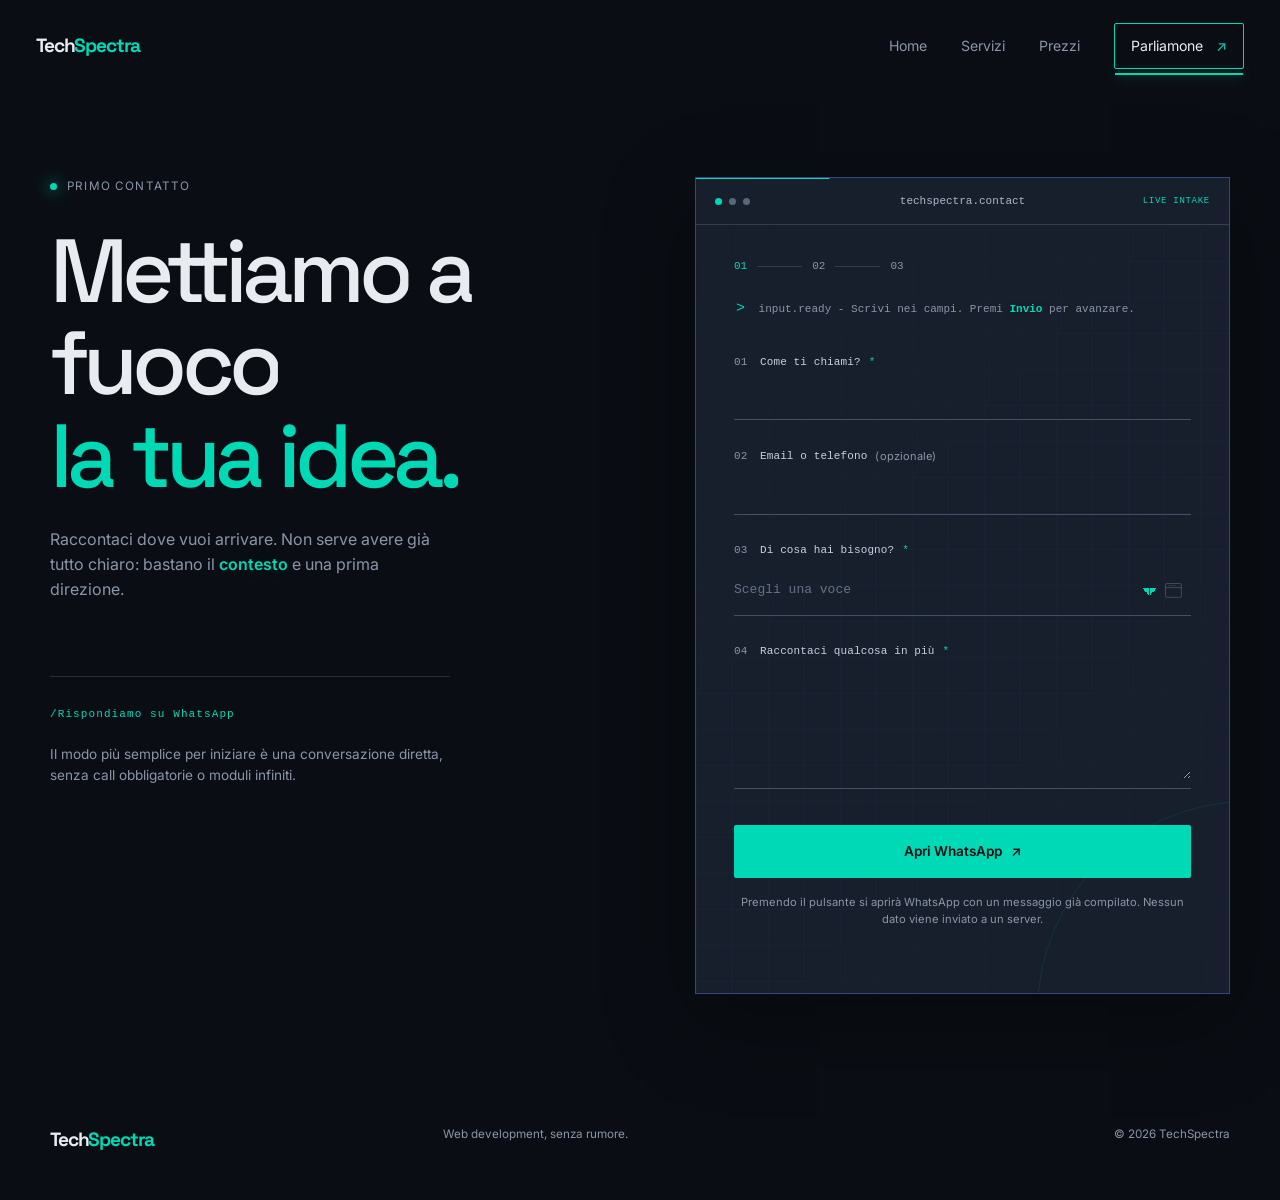
==== commit a5ae9961: "Add files via upload" ====
--- a/contatti.html
+++ b/contatti.html
@@ -33,7 +33,7 @@
           <form id="contact-form">
             <div class="form-field terminal-field"><label for="name"><span class="terminal-line-no">01</span> Come ti chiami? <b>*</b></label><div class="terminal-input-line"><input class="terminal-input" id="name" name="name" type="text" autocomplete="name" spellcheck="false" required><span class="terminal-block-caret" aria-hidden="true"></span></div></div>
             <div class="form-field terminal-field"><label for="contact"><span class="terminal-line-no">02</span> Email o telefono <span>(opzionale)</span></label><div class="terminal-input-line"><input class="terminal-input" id="contact" name="contact" type="text" autocomplete="email" spellcheck="false"><span class="terminal-block-caret" aria-hidden="true"></span></div></div>
-            <div class="form-field terminal-field"><label for="request"><span class="terminal-line-no">03</span> Di cosa hai bisogno? <b>*</b></label><div class="terminal-input-line"><select class="terminal-select" id="request" name="request" required><option value="" disabled selected>Scegli una voce</option><option value="Un sito vetrina">Un sito vetrina</option><option value="Un sito con funzionalità dinamiche">Un sito con funzionalità dinamiche</option><option value="Un restyling">Un restyling</option><option value="Non lo so ancora">Non lo so ancora</option></select></div></div>
+            <div class="form-field terminal-field"><label for="request"><span class="terminal-line-no">03</span> Di cosa hai bisogno? <b>*</b></label><div class="terminal-input-line request-line"><select class="terminal-select" id="request" name="request" required><option value="" disabled selected>Scegli una voce</option><option value="Un sito vetrina">Un sito vetrina</option><option value="Un sito con funzionalità dinamiche">Un sito con funzionalità dinamiche</option><option value="Un restyling">Un restyling</option><option value="Non lo so ancora">Non lo so ancora</option></select><span class="request-icon" id="request-icon" aria-hidden="true"><svg viewBox="0 0 48 48" fill="none"><rect x="8" y="10" width="32" height="28" rx="3" stroke="currentColor" stroke-width="1.5"/><path d="M8 18h32M15 14h1M20 14h1M25 14h1" stroke="currentColor" stroke-width="1.5" stroke-linecap="round"/></svg></span></div></div>
             <div class="form-field terminal-field"><label for="message"><span class="terminal-line-no">04</span> Raccontaci qualcosa in più <b>*</b></label><div class="terminal-input-line terminal-textarea-line"><textarea class="terminal-textarea" id="message" name="message" rows="5" required></textarea><span class="terminal-block-caret" aria-hidden="true"></span></div></div>
             <button class="button button-primary form-submit" type="submit">Apri WhatsApp <span>↗</span></button>
             <p class="form-note">Premendo il pulsante si aprirà WhatsApp con un messaggio già compilato. Nessun dato viene inviato a un server.</p>
--- a/css/styles.css
+++ b/css/styles.css
@@ -62,6 +62,25 @@
 @media(prefers-reduced-motion:reduce){html{scroll-behavior:auto}.code-window{animation:none}.comparison-bar i{transition:none}.button:hover{transform:none}}
 .motion-ready .reveal{opacity:0;transform:translateY(30px);transition:opacity .8s ease,transform .8s cubic-bezier(.2,.75,.25,1);transition-delay:var(--reveal-delay,0ms)}
 .motion-ready .reveal.is-revealed{opacity:1;transform:none}
+.titles-ready .kinetic-title .title-word{display:inline-block;opacity:0;clip-path:inset(0 0 100% 0);transform:translateY(.65em) rotate(2deg);transition:opacity .7s ease,clip-path .8s cubic-bezier(.2,.75,.25,1),transform .8s cubic-bezier(.2,.75,.25,1);transition-delay:calc(var(--word-index) * 55ms)}
+.titles-ready .kinetic-title.title-in .title-word{opacity:1;clip-path:inset(0 0 0 0);transform:none}
+.keyword,.process-card strong,.principle-notes b,.portfolio-description strong{position:relative;text-shadow:0 0 18px rgba(0,217,181,.16);transition:color .25s ease,text-shadow .25s ease}
+.keyword:after,.portfolio-description strong:after{content:"";position:absolute;left:0;right:0;bottom:.05em;height:2px;background:var(--teal);transform:scaleX(.25);transform-origin:left;opacity:.55;transition:transform .4s cubic-bezier(.2,.75,.25,1),opacity .25s ease}
+.keyword:hover,.portfolio-description strong:hover{color:#58f4d9;text-shadow:0 0 24px rgba(0,217,181,.45)}
+.keyword:hover:after,.portfolio-description strong:hover:after{transform:scaleX(1);opacity:1}
+.button{position:relative;overflow:hidden;isolation:isolate}
+.button:before{content:"";position:absolute;inset:0;background:linear-gradient(105deg,transparent 30%,rgba(255,255,255,.34) 50%,transparent 70%);transform:translateX(-130%);transition:transform .7s cubic-bezier(.2,.75,.25,1);z-index:-1}
+.button:hover:before{transform:translateX(130%)}
+.button span{display:inline-block;transition:transform .35s cubic-bezier(.2,.75,.25,1)}
+.button:hover span{transform:translate(4px,-3px)}
+.scroll-signal{position:fixed}
+body:before{content:"";position:fixed;left:var(--pointer-x);top:var(--pointer-y);width:430px;height:430px;transform:translate(-50%,-50%);border-radius:50%;background:radial-gradient(circle,rgba(0,217,181,.09),rgba(91,127,255,.035) 34%,transparent 70%);pointer-events:none;z-index:0;mix-blend-mode:screen}
+body:after{content:"";position:fixed;left:0;top:0;width:calc(var(--scroll-progress,0) * 100%);height:2px;background:linear-gradient(90deg,var(--teal),var(--blue));box-shadow:0 0 14px rgba(0,217,181,.65);z-index:100;pointer-events:none}
+.site-header,main,.site-footer{position:relative;z-index:1}
+.tilting{transform:perspective(900px) rotateX(var(--tilt-x)) rotateY(var(--tilt-y)) translateY(-6px)!important;transition:transform .12s ease-out!important}
+.portfolio-visual.tilting .barber-poster{animation-play-state:paused}
+.code-line{display:block;min-height:1.95em}
+.typing-cursor{display:inline-block;width:7px;height:15px;margin-left:3px;background:var(--teal);vertical-align:-2px}
 .hero-art:before{content:"";position:absolute;width:390px;height:390px;border:1px solid rgba(0,217,181,.12);border-radius:50%;animation:halo-pulse 5s ease-in-out infinite}
 .hero-orbit{animation:orbit-drift 10s ease-in-out infinite alternate}
 .orbit-two{animation-duration:14s;animation-direction:alternate-reverse}
@@ -176,4 +195,72 @@
 @keyframes block-caret-blink{0%,48%{opacity:1}49%,100%{opacity:.18}}
 @media(max-width:520px){.terminal-block-caret{width:9px}}
 @media(prefers-reduced-motion:reduce){.terminal-block-caret{animation:none}}
-.terminal-block-caret{animation:none}+.terminal-block-caret{animation:none}
+@media(prefers-reduced-motion:reduce){.titles-ready .kinetic-title .title-word{opacity:1;clip-path:none;transform:none;transition:none}.tilting{transform:none!important}.button:before,body:before,body:after{display:none}}
+.site-nav a.active{font-weight:700;color:var(--paper)}
+.site-nav a.active:not(.nav-cta),.site-nav .active-cta{position:relative}
+.site-nav a.active:not(.nav-cta):after,.site-nav .active-cta:after{content:"";position:absolute;left:0;right:0;bottom:-7px;height:2px;background:var(--teal);box-shadow:0 0 12px rgba(0,217,181,.5)}
+.keyword:after,.portfolio-description strong:after{display:none}
+.problem-heading{margin-bottom:58px}
+.problem-heading>p{max-width:310px;color:var(--muted);font-size:.9rem;margin:30px 0 0}
+.problem-grid{display:grid;grid-template-columns:repeat(3,1fr);gap:16px}
+.problem-card{min-height:385px;padding:29px;border:1px solid var(--line);background:linear-gradient(145deg,rgba(26,33,48,.8),rgba(10,14,20,.4));position:relative;overflow:hidden;transform-style:preserve-3d;transition:border-color .4s ease,background .4s ease,transform .16s ease;will-change:transform}
+.problem-card:before{content:"";position:absolute;left:0;top:0;width:100%;height:2px;background:var(--teal);transform:scaleX(.12);transform-origin:left;transition:transform .5s cubic-bezier(.2,.75,.25,1)}
+.problem-card:after{content:"";position:absolute;width:220px;height:220px;right:-115px;bottom:-120px;border:1px solid rgba(91,127,255,.24);border-radius:50%;transition:transform .8s ease}
+.problem-card:hover{border-color:rgba(0,217,181,.6);background:linear-gradient(145deg,rgba(0,217,181,.09),rgba(26,33,48,.74))}
+.problem-card:hover:before{transform:scaleX(1)}
+.problem-card:hover:after{transform:scale(1.35) rotate(25deg)}
+.problem-icon{width:68px;height:68px;border:1px solid rgba(0,217,181,.35);border-radius:50%;display:flex;align-items:center;justify-content:center;color:var(--teal);margin-bottom:45px;transform:translateZ(18px);transition:background .4s ease,color .4s ease,transform .5s cubic-bezier(.2,.75,.25,1)}
+.problem-icon svg{width:37px;height:37px}
+.problem-card:hover .problem-icon{background:var(--teal);color:var(--ink);transform:translateZ(30px) rotate(-8deg)}
+.problem-label{display:block;color:var(--muted);font:10px monospace;letter-spacing:.1em;margin-bottom:18px}
+.problem-card h3{font-size:clamp(1.65rem,2.7vw,2.35rem);margin-bottom:20px;max-width:290px}
+.problem-card p{color:var(--muted);font-size:.84rem;max-width:295px;position:relative;z-index:1}
+.digital-intro{background:var(--surface);border-top:1px solid var(--line);border-bottom:1px solid var(--line)}
+.digital-intro .container{display:grid;grid-template-columns:1.15fr .85fr;gap:90px;align-items:end}
+.digital-intro .section-heading{margin:0}
+.digital-intro-body{max-width:340px;color:var(--muted);padding-bottom:4px}
+.digital-intro-body p{font-size:1rem;color:var(--paper)}
+.digital-intro-body .text-link{display:inline-block;margin-top:16px}
+.digital-services{background:var(--surface);border-top:1px solid var(--line);border-bottom:1px solid var(--line)}
+.solution-grid{display:grid;grid-template-columns:repeat(3,1fr);gap:16px;margin-top:60px}
+.solution-card{min-height:330px;padding:28px;border:1px solid var(--line);background:rgba(10,14,20,.24);position:relative;overflow:hidden;transition:transform .4s ease,border-color .4s ease,background .4s ease}
+.solution-card:hover{transform:translateY(-8px);border-color:rgba(0,217,181,.58);background:rgba(0,217,181,.06)}
+.solution-card:after{content:"";position:absolute;right:-65px;bottom:-65px;width:150px;height:150px;border:1px solid rgba(91,127,255,.25);border-radius:50%;transition:transform .7s ease}
+.solution-card:hover:after{transform:scale(1.6)}
+.solution-card-top{display:flex;align-items:center;justify-content:space-between;color:var(--muted);font:11px monospace}
+.solution-icon{width:47px;height:47px;display:flex;align-items:center;justify-content:center;border:1px solid rgba(0,217,181,.32);border-radius:50%;color:var(--teal);transition:background .35s ease,color .35s ease,transform .45s ease}
+.solution-icon svg{width:27px;height:27px}
+.solution-card:hover .solution-icon{background:var(--teal);color:var(--ink);transform:rotate(8deg)}
+.solution-card h3{font-size:clamp(1.65rem,2.6vw,2.4rem);margin:44px 0 18px}
+.solution-card p{color:var(--muted);font-size:.85rem;max-width:290px;position:relative;z-index:1}
+.solution-note{color:var(--muted);font:11px monospace;margin:35px 0 0;display:flex;gap:10px;align-items:center}
+.request-line{align-items:center;padding-right:2px}
+.request-icon{width:32px;height:32px;flex:none;display:flex;align-items:center;justify-content:center;color:var(--muted);opacity:.48;transform:scale(.88);transition:color .35s ease,opacity .35s ease,transform .45s cubic-bezier(.2,.75,.25,1)}
+.request-icon svg{width:27px;height:27px}
+.request-icon.is-set{color:var(--teal);opacity:1;transform:scale(1) rotate(-5deg)}
+@media(max-width:800px){body:before{display:none}.problem-heading{display:block}.problem-heading>p{margin-top:25px}.problem-grid,.solution-grid{grid-template-columns:1fr}.problem-card{min-height:330px}.problem-icon{margin-bottom:32px}.digital-intro .container{display:block}.digital-intro-body{padding-top:35px}.digital-intro .section-heading{margin-bottom:0}.solution-card{min-height:290px}.site-nav a.active:not(.nav-cta):after,.site-nav .active-cta:after{bottom:4px}}
+@media(max-width:520px){.problem-card,.solution-card{padding:24px}.problem-card h3,.solution-card h3{font-size:1.8rem}.request-icon{width:27px}.request-icon svg{width:23px;height:23px}}
+@media(prefers-reduced-motion:reduce){.problem-card,.solution-card,.problem-icon,.solution-icon{transition:none}.problem-card:hover,.solution-card:hover{transform:none}}
+.portfolio-visual[data-reveal-card]{isolation:isolate}
+.portfolio-reveal-cover{position:absolute;inset:0;z-index:4;display:flex;flex-direction:column;justify-content:space-between;padding:28px;background:linear-gradient(145deg,rgba(10,14,20,.98),rgba(26,33,48,.96));transition:transform .9s cubic-bezier(.2,.75,.25,1);pointer-events:none}
+.portfolio-reveal-cover:before{content:"";position:absolute;inset:0;background-image:linear-gradient(rgba(91,127,255,.07) 1px,transparent 1px),linear-gradient(90deg,rgba(91,127,255,.07) 1px,transparent 1px);background-size:32px 32px;mask-image:linear-gradient(135deg,black,transparent 75%);opacity:.75}
+.portfolio-reveal-cover:after{content:"";position:absolute;right:-80px;bottom:-100px;width:250px;height:250px;border:1px solid rgba(0,217,181,.35);border-radius:50%;animation:comparison-orbit 12s linear infinite}
+.portfolio-visual:hover .portfolio-reveal-cover,.portfolio-visual.is-revealed .portfolio-reveal-cover{transform:translateX(102%)}
+.reveal-kicker,.reveal-code{position:relative;color:var(--muted);font:10px monospace;letter-spacing:.1em;text-transform:uppercase}
+.reveal-action{position:relative;display:flex;align-items:center;gap:13px;color:var(--paper);font-family:var(--heading);font-size:clamp(1.3rem,3vw,2.1rem);letter-spacing:-.06em}
+.reveal-action i{display:block;width:16px;height:16px;background:var(--teal);box-shadow:0 0 18px rgba(0,217,181,.5);animation:node-pulse 2.4s ease-in-out infinite}
+.reveal-action span{color:var(--teal);font-family:var(--body);font-size:1rem;transition:transform .35s ease}
+.portfolio-visual:hover .reveal-action span{transform:translate(5px,-5px)}
+@media(max-width:800px){.portfolio-reveal-cover{padding:23px}.portfolio-visual:hover .portfolio-reveal-cover{transform:none}.portfolio-visual.is-revealed .portfolio-reveal-cover{transform:translateX(102%)}}
+@media(prefers-reduced-motion:reduce){.portfolio-reveal-cover:after,.reveal-action i{animation:none}.portfolio-reveal-cover{transition:none}}
+.custom-cursor{position:fixed;left:0;top:0;width:17px;height:17px;border:1px solid var(--teal);border-radius:50%;pointer-events:none;z-index:300;transform:translate3d(-100px,-100px,0);transition:width .35s cubic-bezier(.2,.75,.25,1),height .35s cubic-bezier(.2,.75,.25,1),border-color .35s ease,background .35s ease;mix-blend-mode:screen}
+.custom-cursor:after{content:"";position:absolute;left:50%;top:50%;width:4px;height:4px;border-radius:50%;background:var(--teal);transform:translate(-50%,-50%);box-shadow:0 0 14px 3px rgba(0,217,181,.45)}
+.custom-cursor.is-hovering{width:42px;height:42px;background:rgba(0,217,181,.08);border-color:rgba(0,217,181,.8)}
+.custom-cursor-enabled,.custom-cursor-enabled a,.custom-cursor-enabled button,.custom-cursor-enabled select{cursor:none}
+.button.magnetic-active,.nav-cta.magnetic-active{transform:translate3d(var(--mag-x),var(--mag-y),0) translateY(-2px)}
+.hero-art{transform:translate3d(0,var(--hero-scroll,0px),0);transition:transform .16s linear}
+.hero-art .code-window{transform:perspective(1100px) rotateX(var(--hero-rotate-x,0deg)) rotateY(var(--hero-rotate-y,0deg)) rotateZ(-5deg);transition:transform .3s cubic-bezier(.2,.75,.25,1)}
+.hero-art .code-window:hover{box-shadow:0 35px 100px rgba(0,0,0,.52),0 0 42px rgba(91,127,255,.09)}
+@media(max-width:800px){.custom-cursor{display:none}.custom-cursor-enabled,.custom-cursor-enabled a,.custom-cursor-enabled button,.custom-cursor-enabled select{cursor:auto}.hero-art{transform:none}.hero-art .code-window{transform:rotate(-5deg)}}
+@media(prefers-reduced-motion:reduce){.custom-cursor{display:none}.hero-art,.hero-art .code-window{transform:none!important;transition:none}.button.magnetic-active,.nav-cta.magnetic-active{transform:none}}
